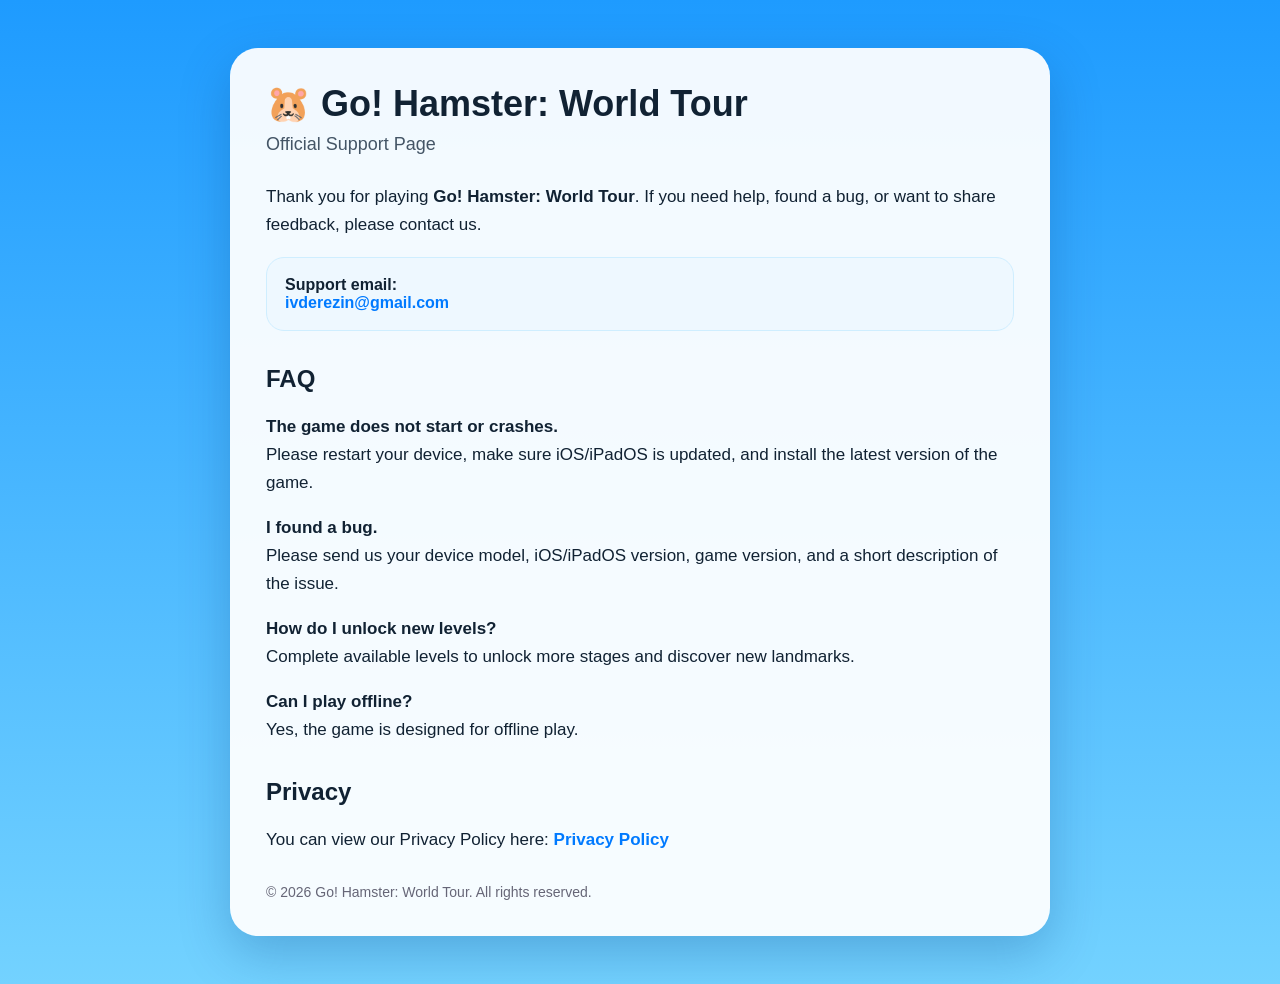
==== index.html @ d501fef0 "Create index.html" ====
<!DOCTYPE html>
<html lang="en">
<head>
  <meta charset="UTF-8" />
  <meta name="viewport" content="width=device-width, initial-scale=1.0" />
  <title>Go! Hamster: World Tour Support</title>
  <style>
    body {
      margin: 0;
      font-family: -apple-system, BlinkMacSystemFont, "Segoe UI", Roboto, Arial, sans-serif;
      background: linear-gradient(180deg, #1e9bff 0%, #73d2ff 100%);
      color: #123;
    }

    .page {
      max-width: 820px;
      margin: 0 auto;
      padding: 48px 20px;
    }

    .card {
      background: rgba(255, 255, 255, 0.94);
      border-radius: 28px;
      padding: 36px;
      box-shadow: 0 18px 50px rgba(0, 55, 120, 0.25);
    }

    h1 {
      margin: 0 0 10px;
      font-size: 36px;
      line-height: 1.1;
    }

    .subtitle {
      font-size: 18px;
      color: #456;
      margin-bottom: 28px;
    }

    h2 {
      margin-top: 34px;
      font-size: 24px;
    }

    p, li {
      font-size: 17px;
      line-height: 1.65;
    }

    a {
      color: #007aff;
      font-weight: 600;
      text-decoration: none;
    }

    .box {
      background: #eef8ff;
      border: 1px solid #cfeeff;
      border-radius: 18px;
      padding: 18px;
      margin-top: 18px;
    }

    .footer {
      margin-top: 30px;
      font-size: 14px;
      color: #667;
    }
  </style>
</head>
<body>
  <main class="page">
    <section class="card">
      <h1>🐹 Go! Hamster: World Tour</h1>
      <div class="subtitle">Official Support Page</div>

      <p>
        Thank you for playing <strong>Go! Hamster: World Tour</strong>.
        If you need help, found a bug, or want to share feedback, please contact us.
      </p>

      <div class="box">
        <strong>Support email:</strong><br />
        <a href="mailto:ivderezin@gmail.com">ivderezin@gmail.com</a>
      </div>

      <h2>FAQ</h2>

      <p><strong>The game does not start or crashes.</strong><br />
      Please restart your device, make sure iOS/iPadOS is updated, and install the latest version of the game.</p>

      <p><strong>I found a bug.</strong><br />
      Please send us your device model, iOS/iPadOS version, game version, and a short description of the issue.</p>

      <p><strong>How do I unlock new levels?</strong><br />
      Complete available levels to unlock more stages and discover new landmarks.</p>

      <p><strong>Can I play offline?</strong><br />
      Yes, the game is designed for offline play.</p>

      <h2>Privacy</h2>
      <p>
        You can view our Privacy Policy here:
        <a href="https://doc-hosting.flycricket.io/go-hamster-chompy-s-world-tour-privacy-policy/fe736c4a-4a42-49c5-8ca4-ec11b235eb5d/privacy">Privacy Policy</a>
      </p>

      <div class="footer">
        © 2026 Go! Hamster: World Tour. All rights reserved.
      </div>
    </section>
  </main>
</body>
</html>
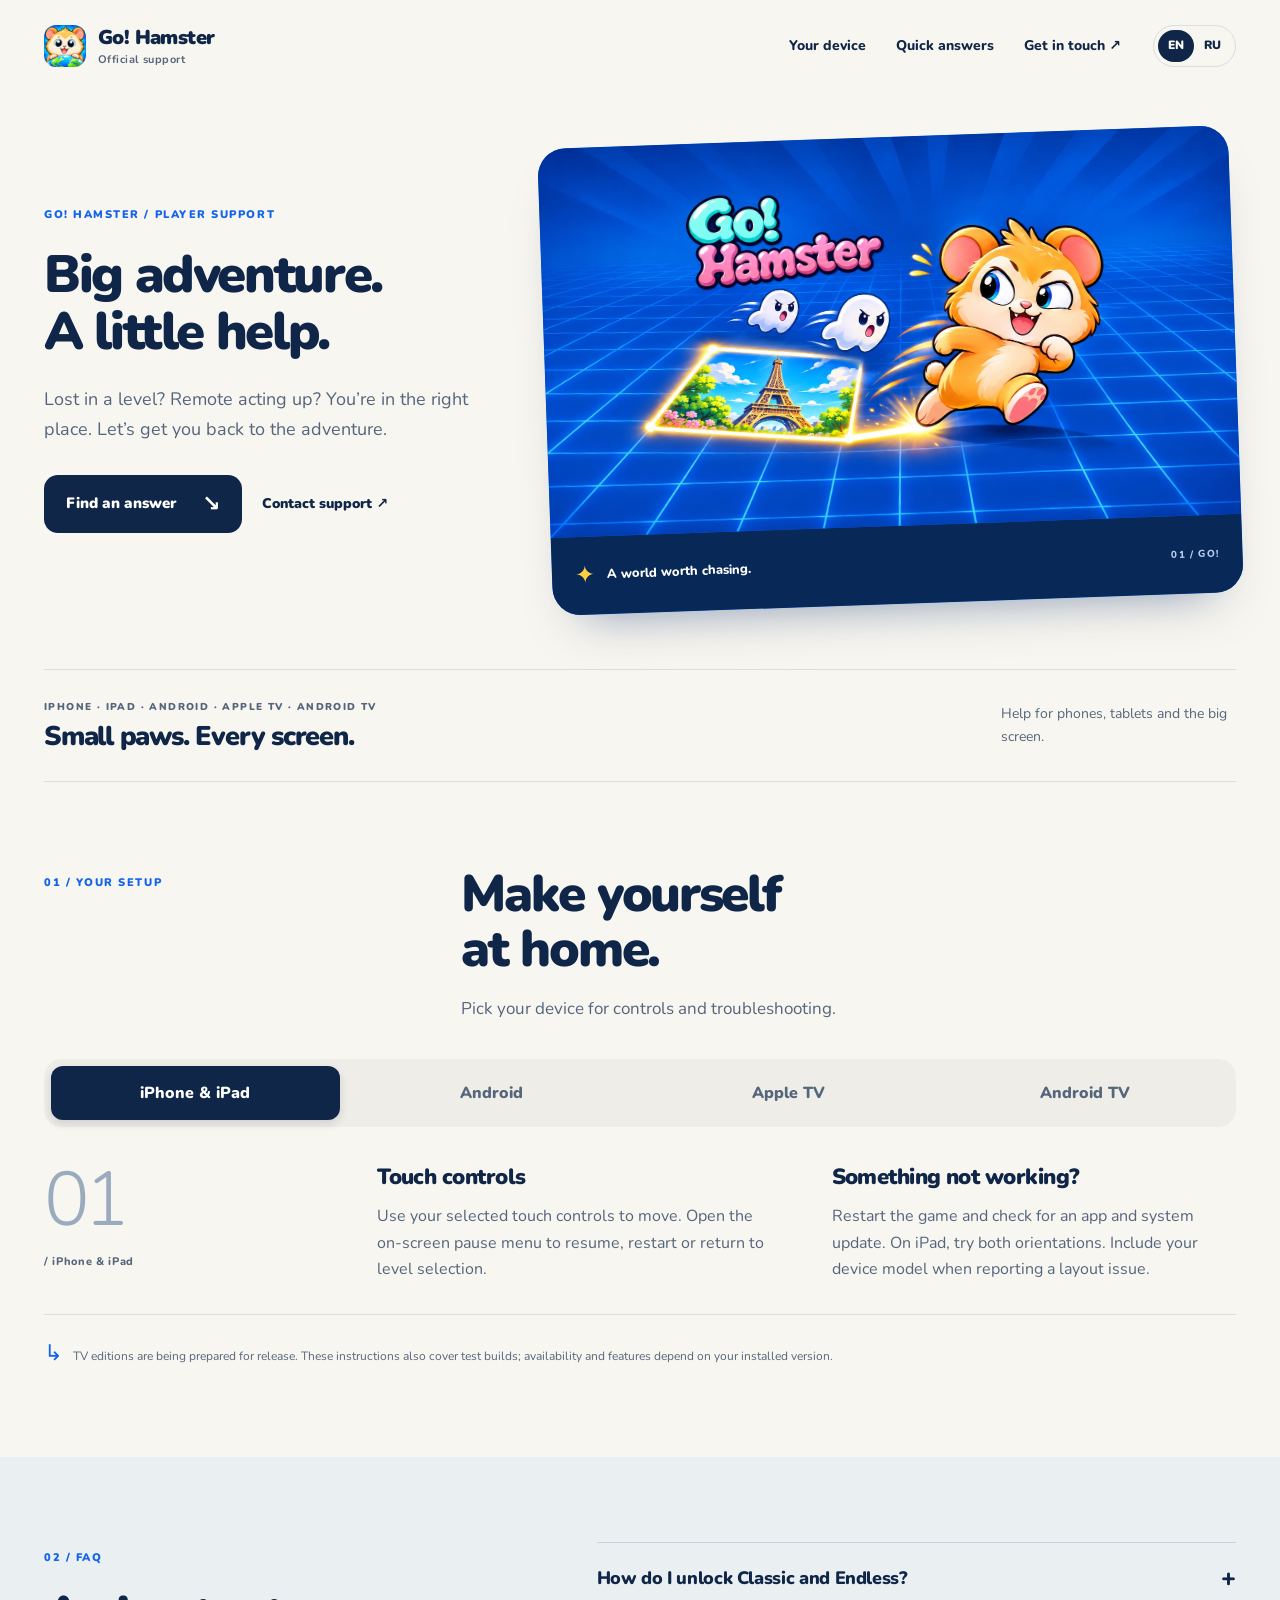
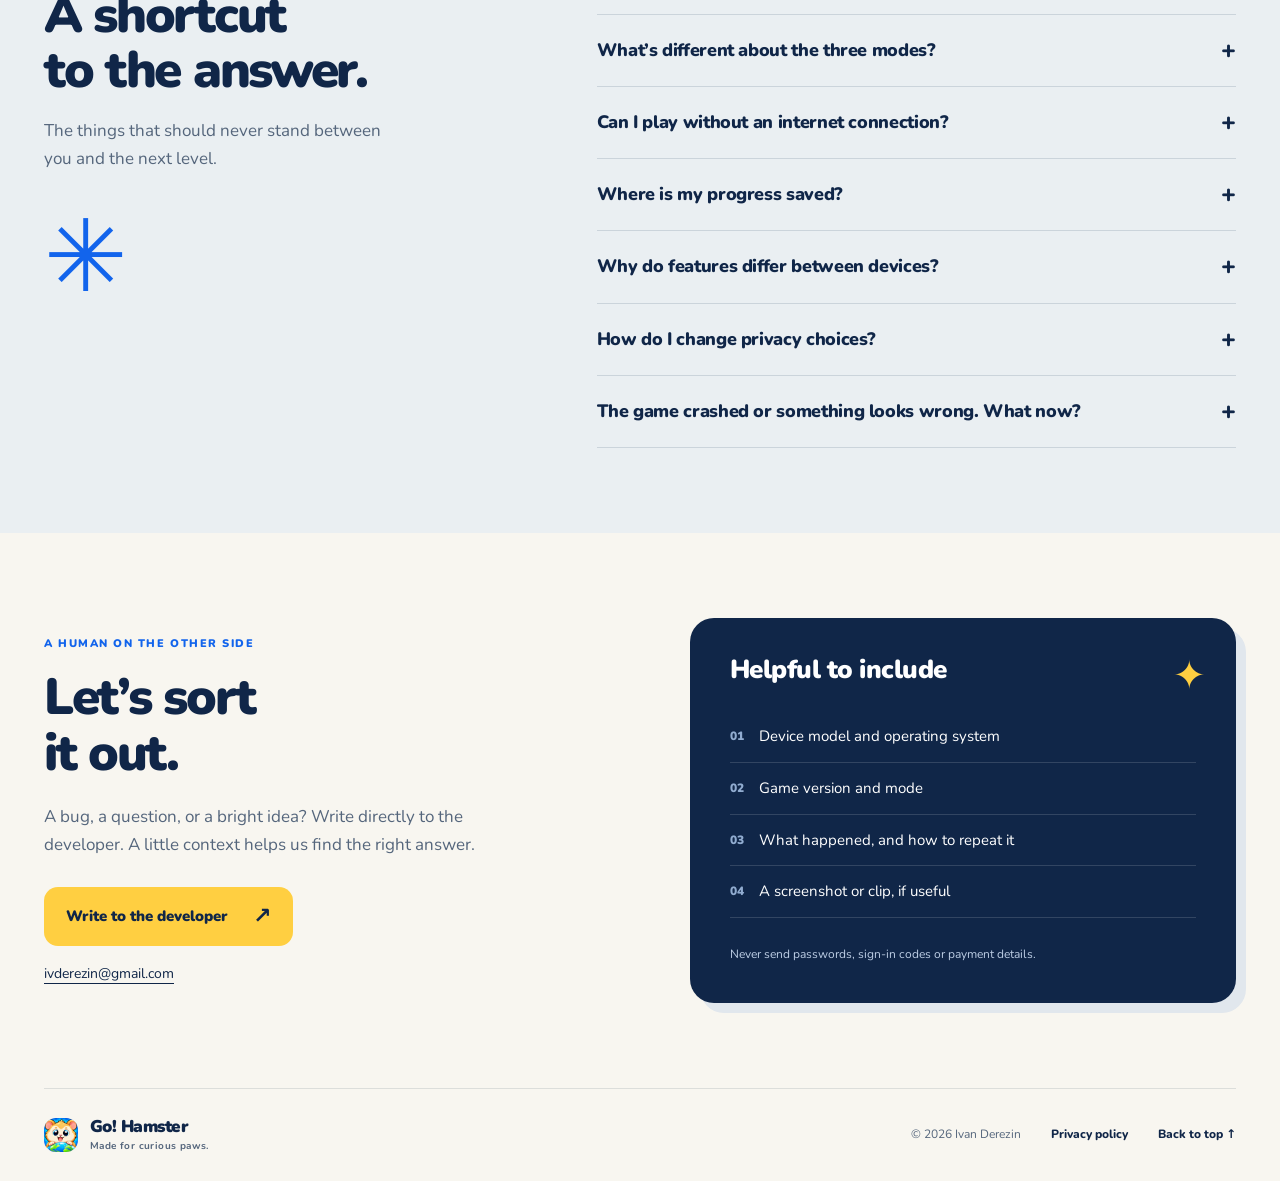
==== commit 8ff80fa4: "Redesign support site and add Android and TV help" ====
--- a/index.html
+++ b/index.html
@@ -1,113 +1,10 @@
-<!DOCTYPE html>
-<html lang="en">
-<head>
-  <meta charset="UTF-8" />
-  <meta name="viewport" content="width=device-width, initial-scale=1.0" />
-  <title>Go! Hamster: World Tour Support</title>
-  <style>
-    body {
-      margin: 0;
-      font-family: -apple-system, BlinkMacSystemFont, "Segoe UI", Roboto, Arial, sans-serif;
-      background: linear-gradient(180deg, #1e9bff 0%, #73d2ff 100%);
-      color: #123;
-    }
-
-    .page {
-      max-width: 820px;
-      margin: 0 auto;
-      padding: 48px 20px;
-    }
-
-    .card {
-      background: rgba(255, 255, 255, 0.94);
-      border-radius: 28px;
-      padding: 36px;
-      box-shadow: 0 18px 50px rgba(0, 55, 120, 0.25);
-    }
-
-    h1 {
-      margin: 0 0 10px;
-      font-size: 36px;
-      line-height: 1.1;
-    }
-
-    .subtitle {
-      font-size: 18px;
-      color: #456;
-      margin-bottom: 28px;
-    }
-
-    h2 {
-      margin-top: 34px;
-      font-size: 24px;
-    }
-
-    p, li {
-      font-size: 17px;
-      line-height: 1.65;
-    }
-
-    a {
-      color: #007aff;
-      font-weight: 600;
-      text-decoration: none;
-    }
-
-    .box {
-      background: #eef8ff;
-      border: 1px solid #cfeeff;
-      border-radius: 18px;
-      padding: 18px;
-      margin-top: 18px;
-    }
-
-    .footer {
-      margin-top: 30px;
-      font-size: 14px;
-      color: #667;
-    }
-  </style>
-</head>
-<body>
-  <main class="page">
-    <section class="card">
-      <h1>🐹 Go! Hamster: World Tour</h1>
-      <div class="subtitle">Official Support Page</div>
-
-      <p>
-        Thank you for playing <strong>Go! Hamster: World Tour</strong>.
-        If you need help, found a bug, or want to share feedback, please contact us.
-      </p>
-
-      <div class="box">
-        <strong>Support email:</strong><br />
-        <a href="mailto:ivderezin@gmail.com">ivderezin@gmail.com</a>
-      </div>
-
-      <h2>FAQ</h2>
-
-      <p><strong>The game does not start or crashes.</strong><br />
-      Please restart your device, make sure iOS/iPadOS is updated, and install the latest version of the game.</p>
-
-      <p><strong>I found a bug.</strong><br />
-      Please send us your device model, iOS/iPadOS version, game version, and a short description of the issue.</p>
-
-      <p><strong>How do I unlock new levels?</strong><br />
-      Complete available levels to unlock more stages and discover new landmarks.</p>
-
-      <p><strong>Can I play offline?</strong><br />
-      Yes, the game is designed for offline play.</p>
-
-      <h2>Privacy</h2>
-      <p>
-        You can view our Privacy Policy here:
-        <a href="https://doc-hosting.flycricket.io/go-hamster-chompy-s-world-tour-privacy-policy/fe736c4a-4a42-49c5-8ca4-ec11b235eb5d/privacy">Privacy Policy</a>
-      </p>
-
-      <div class="footer">
-        © 2026 Go! Hamster: World Tour. All rights reserved.
-      </div>
-    </section>
-  </main>
-</body>
-</html>
+<!doctype html>
+<html lang="en"><head><meta charset="utf-8"><meta name="viewport" content="width=device-width,initial-scale=1"><meta name="theme-color" content="#102648"><title>Go! Hamster — Official support</title><meta name="description" content="Help for Go! Hamster on iPhone, iPad, Android, Apple TV and Android TV. Controls, game modes, progress and direct developer support."><link rel="canonical" href="https://ivderezin.github.io/go_hamster_support/"><link rel="alternate" hreflang="en" href="https://ivderezin.github.io/go_hamster_support/"><link rel="alternate" hreflang="ru" href="https://ivderezin.github.io/go_hamster_support/ru.html"><meta property="og:title" content="Go! Hamster — Official support"><meta property="og:description" content="Help for Go! Hamster on iPhone, iPad, Android, Apple TV and Android TV. Controls, game modes, progress and direct developer support."><meta property="og:image" content="https://ivderezin.github.io/go_hamster_support/assets/adventure.jpg"><meta property="og:type" content="website"><link rel="icon" href="assets/icon.png"><link rel="stylesheet" href="style.css"><script src="site.js" defer></script></head>
+<body id="top"><a class="skip" href="#main">Skip to content</a>
+<header class="header wrap"><a class="brand" href="index.html" aria-label="Go! Hamster"><img src="assets/icon.png" width="42" height="42" alt=""><span>Go! Hamster<small>Official support</small></span></a><nav aria-label="Main navigation"><a href="#devices">Your device</a><a href="#answers">Quick answers</a><a href="#contact">Get in touch <span aria-hidden="true">↗</span></a></nav><div class="languages" aria-label="Language"><a href="index.html" lang="en" aria-current="page">EN</a><a href="ru.html" lang="ru" >RU</a></div></header>
+<main id="main"><section class="hero wrap"><div class="hero-copy"><p class="eyebrow">GO! HAMSTER / PLAYER SUPPORT</p><h1>Big adventure.<br>A little help.</h1><p class="intro">Lost in a level? Remote acting up? You’re in the right place. Let’s get you back to the adventure.</p><div class="hero-actions"><a class="button primary" href="#answers">Find an answer <span aria-hidden="true">↘</span></a><a class="text-link" href="#contact">Contact support <span aria-hidden="true">↗</span></a></div></div><figure class="hero-art"><img src="assets/adventure.jpg" width="1672" height="941" alt="A hamster outruns ghosts and reveals the Eiffel Tower" fetchpriority="high"><figcaption><span class="spark" aria-hidden="true">✦</span>A world worth chasing.<span aria-hidden="true">01 / GO!</span></figcaption></figure></section>
+<section class="platform-strip wrap"><div><span class="eyebrow">IPHONE · IPAD · ANDROID · APPLE TV · ANDROID TV</span><h2>Small paws. Every screen.</h2></div><p>Help for phones, tablets and the big screen.</p></section>
+<section id="devices" class="devices wrap section"><div class="section-heading"><span class="section-index">01 / YOUR SETUP</span><div><h2>Make yourself<br>at home.</h2><p>Pick your device for controls and troubleshooting.</p></div></div><div class="device-tabs" aria-label="Device"><button class="device-tab" id="tab-0" aria-controls="device-0" data-device="0">iPhone &amp; iPad</button><button class="device-tab" id="tab-1" aria-controls="device-1" data-device="1">Android</button><button class="device-tab" id="tab-2" aria-controls="device-2" data-device="2">Apple TV</button><button class="device-tab" id="tab-3" aria-controls="device-3" data-device="3">Android TV</button></div><div class="device-content"><section class="device-panel" id="device-0" aria-labelledby="tab-0"><div class="device-number">01<span> / iPhone &amp; iPad</span></div><div><h3>Touch controls</h3><p>Use your selected touch controls to move. Open the on-screen pause menu to resume, restart or return to level selection.</p></div><div><h3>Something not working?</h3><p>Restart the game and check for an app and system update. On iPad, try both orientations. Include your device model when reporting a layout issue.</p></div></section><section class="device-panel" id="device-1" aria-labelledby="tab-1"><div class="device-number">02<span> / Android</span></div><div><h3>Touch controls</h3><p>Use your selected touch controls to move. Android’s Back button opens pause during gameplay and goes back in menus.</p></div><div><h3>Something not working?</h3><p>Restart the game and check for an app and Android update. If controls feel wrong, check your control settings before starting another attempt.</p></div></section><section class="device-panel" id="device-2" aria-labelledby="tab-2"><div class="device-number">03<span> / Apple TV</span></div><div><h3>Siri Remote</h3><p>Use directional buttons or swipe the touch surface to move. In menus, move the focus and press Select. Back/Menu opens pause during gameplay.</p></div><div><h3>Remote not responding?</h3><p>Check that the remote is paired and charged. Tell us your Apple TV model, tvOS version and whether the issue affects swipes, buttons or both.</p></div></section><section class="device-panel" id="device-3" aria-labelledby="tab-3"><div class="device-number">04<span> / Android TV</span></div><div><h3>Your TV remote</h3><p>Use the directional pad to move. In menus, move the focus and press OK. Back opens pause during gameplay and closes the current menu first.</p></div><div><h3>Focus or controls stuck?</h3><p>Check your remote connection, then restart the app. Tell us the TV or streaming-device model, Android TV version and the screen where it happens.</p></div></section></div><p class="release-note"><span aria-hidden="true">↳</span> TV editions are being prepared for release. These instructions also cover test builds; availability and features depend on your installed version.</p></section>
+<section id="answers" class="answers section"><div class="wrap faq-layout"><div class="section-heading"><span class="section-index">02 / FAQ</span><h2>A shortcut<br>to the answer.</h2><p>The things that should never stand between you and the next level.</p><span class="outline-star" aria-hidden="true">✳</span></div><div class="faq-list"><details><summary>How do I unlock Classic and Endless?<span aria-hidden="true">+</span></summary><p>Earn stars across the game. Classic unlocks at 30 stars and Endless at 60. In World Tour, complete available levels to open the next stop.</p></details><details><summary>What’s different about the three modes?<span aria-hidden="true">+</span></summary><p>World Tour reveals landmarks as you capture territory. Classic is a 20-stage retro adventure. Endless generates a new challenge each stage and records your best run.</p></details><details><summary>Can I play without an internet connection?<span aria-hidden="true">+</span></summary><p>Core gameplay works offline. Online features such as platform rankings, achievements and ads, where enabled, need an internet connection.</p></details><details><summary>Where is my progress saved?<span aria-hidden="true">+</span></summary><p>Progress is stored on your device. Do not delete the app or clear its data while troubleshooting: you may lose your save. Game Center or Play Games sign-in alone does not mean that cloud saves are enabled.</p></details><details><summary>Why do features differ between devices?<span aria-hidden="true">+</span></summary><p>Touchscreens and TVs have different controls and settings. Notification reminders are for supported mobile devices. Android builds may show ads where enabled; iPhone, iPad and Apple TV builds do not.</p></details><details><summary>How do I change privacy choices?<span aria-hidden="true">+</span></summary><p>Open Settings in the game to manage optional diagnostics and, where available, advertising preferences. Manage notification permission in your device settings. See the Privacy Policy for details.</p></details><details><summary>The game crashed or something looks wrong. What now?<span aria-hidden="true">+</span></summary><p>Reopen the game and check for updates. If it happens again, send us the platform, device model, system and game versions, and the steps that caused it. A screenshot or short recording helps; please hide personal information.</p></details></div></div></section>
+<section id="contact" class="contact wrap section"><div class="contact-copy"><p class="eyebrow">A HUMAN ON THE OTHER SIDE</p><h2>Let’s sort<br>it out.</h2><p>A bug, a question, or a bright idea? Write directly to the developer. A little context helps us find the right answer.</p><a class="button yellow" href="mailto:ivderezin@gmail.com?subject=Go%21%20Hamster%20%E2%80%94%20Support&amp;body=Hi%21%20I%20need%20help%20with%20Go%21%20Hamster.%0A%0APlatform%20/%20device%3A%0ASystem%20version%3A%0AGame%20version%3A%0AMode%20/%20level%3A%0AWhat%20happened%3A%0ASteps%20to%20reproduce%3A%0A">Write to the developer <span aria-hidden="true">↗</span></a><a class="email" href="mailto:ivderezin@gmail.com">ivderezin@gmail.com</a></div><div class="contact-note"><span class="note-star" aria-hidden="true">✦</span><h3>Helpful to include</h3><ol><li>Device model and operating system</li><li>Game version and mode</li><li>What happened, and how to repeat it</li><li>A screenshot or clip, if useful</li></ol><p>Never send passwords, sign-in codes or payment details.</p></div></section></main>
+<footer class="footer wrap"><a class="brand" href="#top"><img src="assets/icon.png" width="34" height="34" alt=""><span>Go! Hamster<small>Made for curious paws.</small></span></a><span>© 2026 Ivan Derezin</span><a href="privacy.html">Privacy policy</a><a href="#top">Back to top ↑</a></footer></body></html>
--- a/style.css
+++ b/style.css
@@ -0,0 +1,8 @@
+@font-face{font-family:Nunito;src:url('assets/Nunito-Variable.ttf') format('truetype');font-weight:200 1000;font-display:swap}
+:root{--ink:#102648;--muted:#55667c;--paper:#f8f6f0;--line:#dcdedb;--yellow:#ffcf41;--blue:#1264ec;--radius:28px;scroll-behavior:smooth;scroll-padding-top:25px}
+*{box-sizing:border-box}body{margin:0;background:var(--paper);color:var(--ink);font-family:Nunito,system-ui,sans-serif;font-size:17px;line-height:1.65}a{color:inherit;text-decoration:none}button{font:inherit;cursor:pointer}button,a,summary{-webkit-tap-highlight-color:transparent}a:focus-visible,button:focus-visible,summary:focus-visible{outline:3px solid #ef9c00;outline-offset:5px}img{max-width:100%;display:block}h1,h2,h3,p,figure{margin:0}h1,h2,h3{line-height:1.08;letter-spacing:-.045em;font-weight:900}p{color:var(--muted)}.wrap{width:min(1320px,calc(100% - 88px));margin-inline:auto}.header{display:flex;align-items:center;gap:32px;padding-block:25px}.brand{display:flex;align-items:center;gap:12px;font-size:20px;line-height:1.15;font-weight:950;letter-spacing:-.03em}.brand img{border-radius:12px}.brand small{display:block;margin-top:5px;color:var(--muted);font-size:11px;font-weight:700;letter-spacing:.04em}.header nav{display:flex;margin-left:auto;gap:30px;font-size:14px;font-weight:800}.header nav a:hover,.text-link:hover,.footer a:hover{color:var(--blue)}.languages{display:flex;border:1px solid var(--line);border-radius:30px;padding:4px;font-size:12px;font-weight:900}.languages a{padding:6px 10px;border-radius:20px}.languages [aria-current]{background:var(--ink);color:white}.skip{position:absolute;top:-100px;left:20px;background:white;padding:12px;z-index:100}.skip:focus{top:10px}.hero{padding-top:45px;padding-bottom:65px;display:grid;grid-template-columns:.8fr 1.2fr;align-items:center;gap:40px}.eyebrow,.section-index{font-size:11px;line-height:1.5;font-weight:900;letter-spacing:.14em;display:block}.hero .eyebrow{margin-bottom:23px;color:var(--blue)}h1{font-size:clamp(42px,4.1vw,64px);margin-bottom:25px}.intro{font-size:18px;line-height:1.65;max-width:430px}.hero-actions{display:flex;align-items:center;flex-wrap:wrap;gap:20px;margin-top:30px}.button{display:inline-flex;align-items:center;justify-content:space-between;gap:25px;padding:15px 22px;border-radius:14px;font-size:15px;font-weight:900;line-height:1.3;transition:transform .2s,box-shadow .2s}.button:hover{transform:translateY(-3px);box-shadow:0 9px 20px #1026481f}.button span{font-size:22px}.primary{background:var(--ink);color:white}.text-link{font-size:14px;font-weight:900}.hero-art{background:#0958cc;border-radius:var(--radius);overflow:hidden;box-shadow:0 28px 50px -30px #082d6a80;transform:rotate(-2deg)}.hero-art img{width:100%;height:auto}.hero-art figcaption{display:flex;align-items:center;gap:12px;padding:19px 23px;background:#082957;color:white;font-size:13px;font-weight:800}.hero-art figcaption>span:last-child{margin-left:auto;font-size:10px;letter-spacing:.12em;color:#b8cef0}.spark{color:var(--yellow);font-size:24px}.platform-strip{display:flex;justify-content:space-between;align-items:center;gap:20px;border-top:1px solid var(--line);border-bottom:1px solid var(--line);padding:30px 0}.platform-strip .eyebrow{color:var(--muted);font-size:10px}.platform-strip h2{font-size:27px;margin-top:7px}.platform-strip>p{max-width:235px;font-size:14px}.section{padding-block:85px}.section-heading{display:grid;grid-template-columns:1fr 2fr;gap:30px;margin-bottom:36px}.section-index{color:var(--blue);padding-top:8px}h2{font-size:clamp(36px,4vw,54px)}.section-heading p{margin-top:18px;max-width:520px}.device-tabs{display:grid;grid-template-columns:repeat(4,1fr);gap:8px;background:#eeede7;padding:7px;border-radius:18px}.device-tab{border:0;background:none;border-radius:12px;min-height:54px;color:var(--muted);font-weight:850;font-size:16px;padding:12px}.device-tab:hover{background:#ffffffa6}.device-tab[aria-selected=true]{background:var(--ink);color:white;box-shadow:0 4px 10px #10264822}.device-content{padding-top:35px}.device-panel{display:grid;grid-template-columns:.7fr 1fr 1fr;gap:50px;animation:panel-enter .28s ease-out}.device-panel[hidden]{display:none}.device-number{font-size:76px;font-weight:300;letter-spacing:-.08em;line-height:1;color:#9aabbe}.device-number span{display:block;font-size:11px;color:var(--muted);letter-spacing:.06em;margin-top:18px;font-weight:800}.device-panel h3{font-size:22px;letter-spacing:-.025em;margin:4px 0 13px}.device-panel p{font-size:16px}.release-note{border-top:1px solid var(--line);padding-top:20px;margin-top:32px;font-size:12px;max-width:100%;color:var(--muted)}.release-note span{font-size:22px;color:var(--blue);margin-right:8px}.answers{background:#eaeff2}.faq-layout{display:grid;grid-template-columns:.85fr 1.15fr;gap:80px}.faq-layout .section-heading{display:block;margin:0}.faq-layout .section-index{margin-bottom:22px}.faq-layout p{max-width:350px}.outline-star{font-size:100px;color:#1264ec;line-height:1;display:block;margin-top:35px}.faq-list details{border-bottom:1px solid #cbd4db}.faq-list details:first-child{border-top:1px solid #cbd4db}.faq-list summary{list-style:none;cursor:pointer;font-weight:850;line-height:1.4;padding:23px 0;display:flex;gap:22px;justify-content:space-between;font-size:18px;letter-spacing:-.02em}.faq-list summary::-webkit-details-marker{display:none}.faq-list summary span{flex-shrink:0;font-size:25px;line-height:1}.faq-list [open] summary span{transform:rotate(45deg)}.faq-list details p{padding:0 35px 24px 0;max-width:none;font-size:16px}.contact{display:grid;grid-template-columns:1fr 1fr;gap:100px;align-items:center}.contact-copy .eyebrow{color:var(--blue);margin-bottom:18px}.contact-copy>p:not(.eyebrow){margin-top:22px;max-width:450px}.contact-copy .button{margin-top:28px}.yellow{background:var(--yellow);color:var(--ink)}.email{display:block;width:max-content;margin-top:16px;font-size:14px;text-decoration:underline;text-underline-offset:5px}.contact-note{padding:38px 40px;background:var(--ink);color:white;border-radius:24px;position:relative;box-shadow:10px 10px 0 #e1e7ed}.contact-note h3{font-size:26px;letter-spacing:-.02em;padding-right:35px}.note-star{position:absolute;right:30px;top:25px;color:var(--yellow);font-size:40px}.contact-note ol{list-style:none;padding:0;counter-reset:note;margin:27px 0}.contact-note li{counter-increment:note;padding:13px 0;border-bottom:1px solid #ffffff24;display:flex;gap:15px;font-size:15px}.contact-note li:before{content:'0' counter(note);color:#91acd0;font-size:12px;font-weight:900;padding-top:3px}.contact-note>p{font-size:12px;color:#bdcee5}.footer{display:flex;align-items:center;gap:30px;padding:28px 0;border-top:1px solid var(--line);font-size:12px}.footer>span{margin-left:auto;color:var(--muted)}.footer .brand{font-size:17px}.footer .brand small{font-size:10px}.footer>a:not(.brand){font-weight:800}.legal{max-width:820px;padding-block:65px}.legal h1{font-size:52px}.legal h2{font-size:27px;margin-top:42px;margin-bottom:14px}.legal p{margin-top:14px}.legal a{color:#175fb7;text-decoration:underline;text-underline-offset:3px}.legal .back-link{display:inline-block;margin-bottom:25px;font-weight:800}.legal footer{margin-top:45px;border-top:1px solid var(--line);padding-top:20px;font-size:13px}
+@keyframes panel-enter{from{transform:translateY(7px)}to{transform:translateY(0)}}
+@media(min-width:1600px){.hero{padding-top:70px;padding-bottom:90px}}
+@media(max-width:1050px){.wrap{width:calc(100% - 48px)}.header nav{gap:18px;font-size:12px}.hero{grid-template-columns:1fr 1fr;gap:26px}h1{font-size:43px}.hero-art figcaption{padding:14px;font-size:11px}.hero-art figcaption>span:last-child{display:none}.device-panel{gap:25px}.faq-layout{gap:40px}.contact{gap:50px}.footer{gap:18px}}
+@media(max-width:760px){.wrap{width:calc(100% - 36px)}.header{padding-block:18px;gap:15px}.brand{font-size:18px}.header nav{display:none}.languages{margin-left:auto}.hero{grid-template-columns:1fr;gap:38px;padding-top:30px;padding-bottom:40px}.hero-copy{max-width:540px}h1{font-size:clamp(39px,8.6vw,58px)}.intro{font-size:17px}.hero-art{transform:none}.hero-art figcaption{font-size:13px;padding:15px 18px}.platform-strip{display:block;padding-block:25px}.platform-strip>p{max-width:none;margin-top:12px}.platform-strip h2{font-size:25px}.platform-strip .eyebrow{font-size:9px;letter-spacing:.07em}.section{padding-block:50px}.section-heading{display:block;margin-bottom:25px}.section-index{margin-bottom:16px}.section-heading h2{font-size:40px}.device-tabs{grid-template-columns:1fr 1fr}.device-tab{font-size:14px;min-height:48px}.device-panel{grid-template-columns:1fr;gap:22px}.device-number{font-size:42px;display:flex;align-items:center;gap:14px}.device-number span{margin:0}.device-panel h3{font-size:23px}.release-note{font-size:12px}.faq-layout{grid-template-columns:1fr;gap:28px}.outline-star{display:none}.faq-list summary{font-size:17px;padding-block:20px}.contact{grid-template-columns:1fr;gap:35px}.contact-note{padding:30px 25px;margin-right:8px}.contact-note h3{font-size:25px}.footer{flex-wrap:wrap;gap:16px 24px;padding-block:24px}.footer .brand{width:100%}.footer>span{margin-left:0}.legal h1{font-size:40px}.legal{padding-top:35px}}
+@media(prefers-reduced-motion:reduce){:root{scroll-behavior:auto}*,*:before,*:after{animation:none!important;transition:none!important}.button:hover{transform:none}}
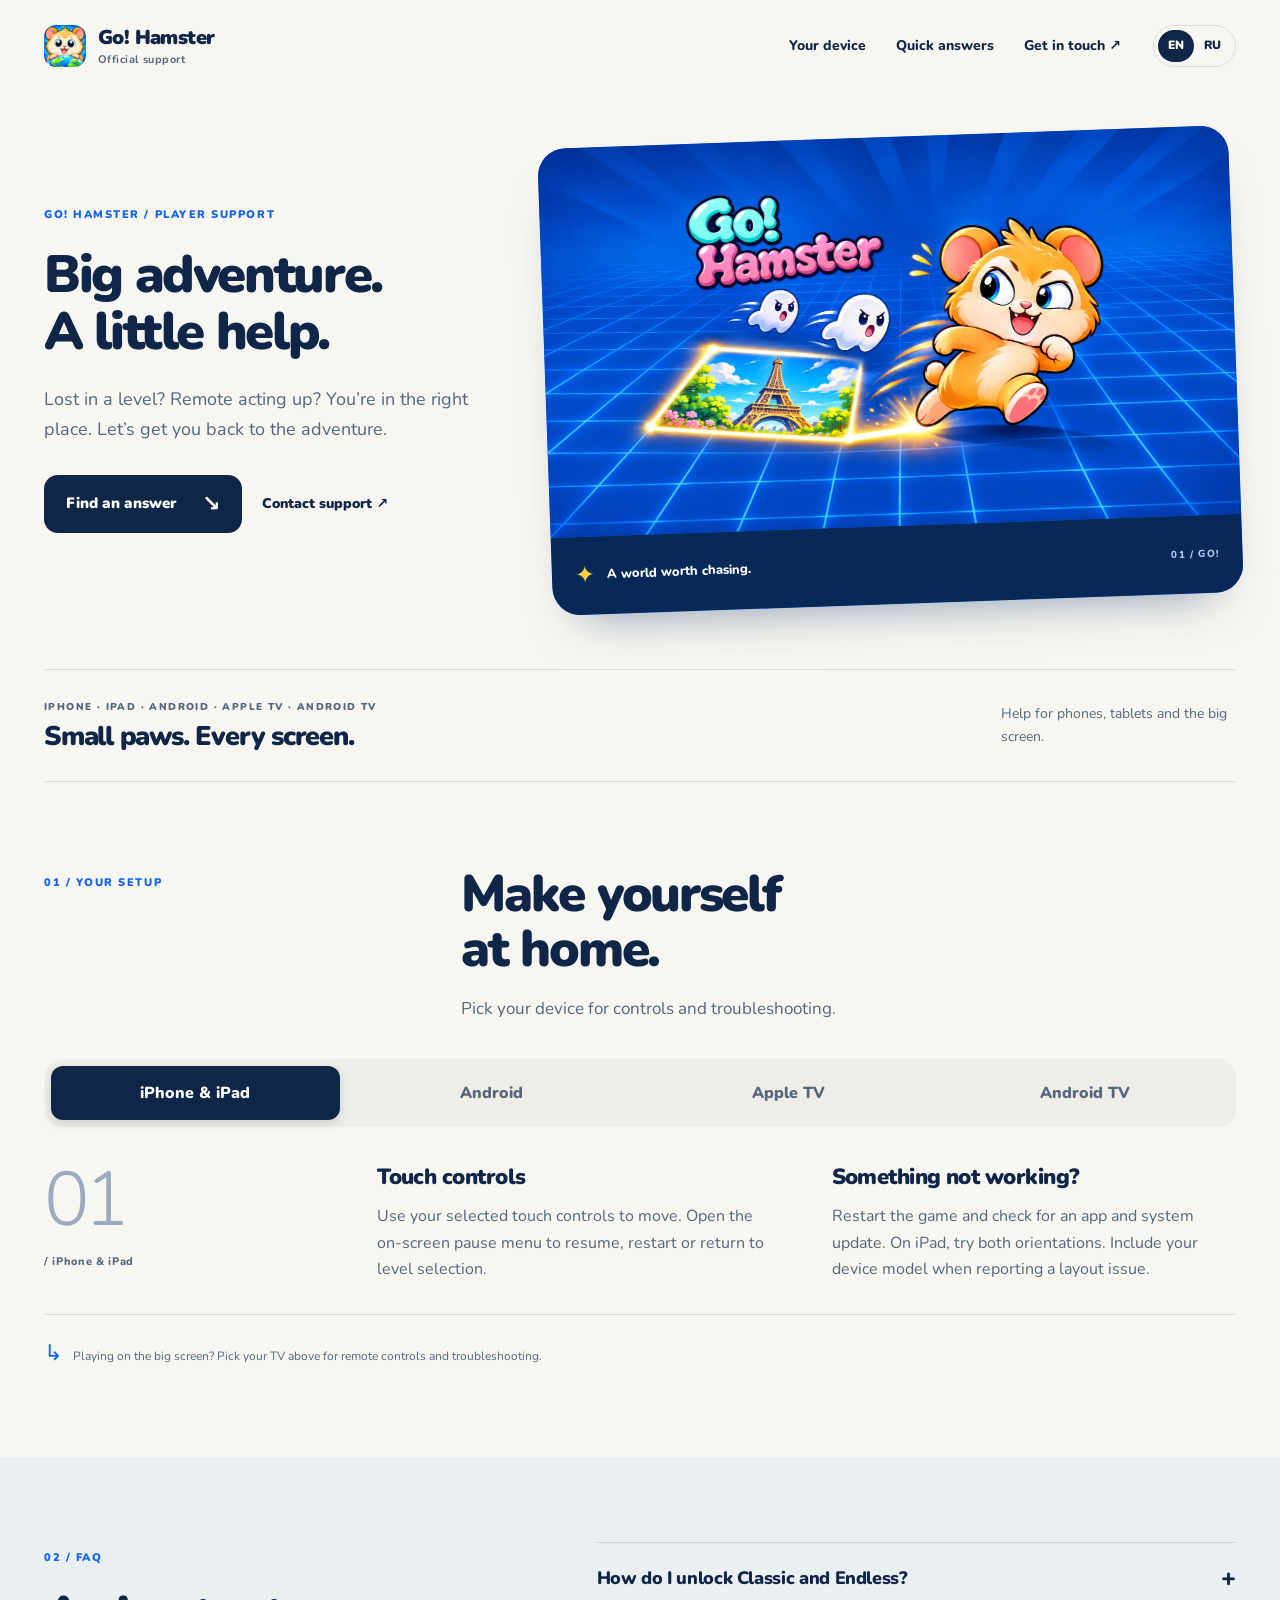
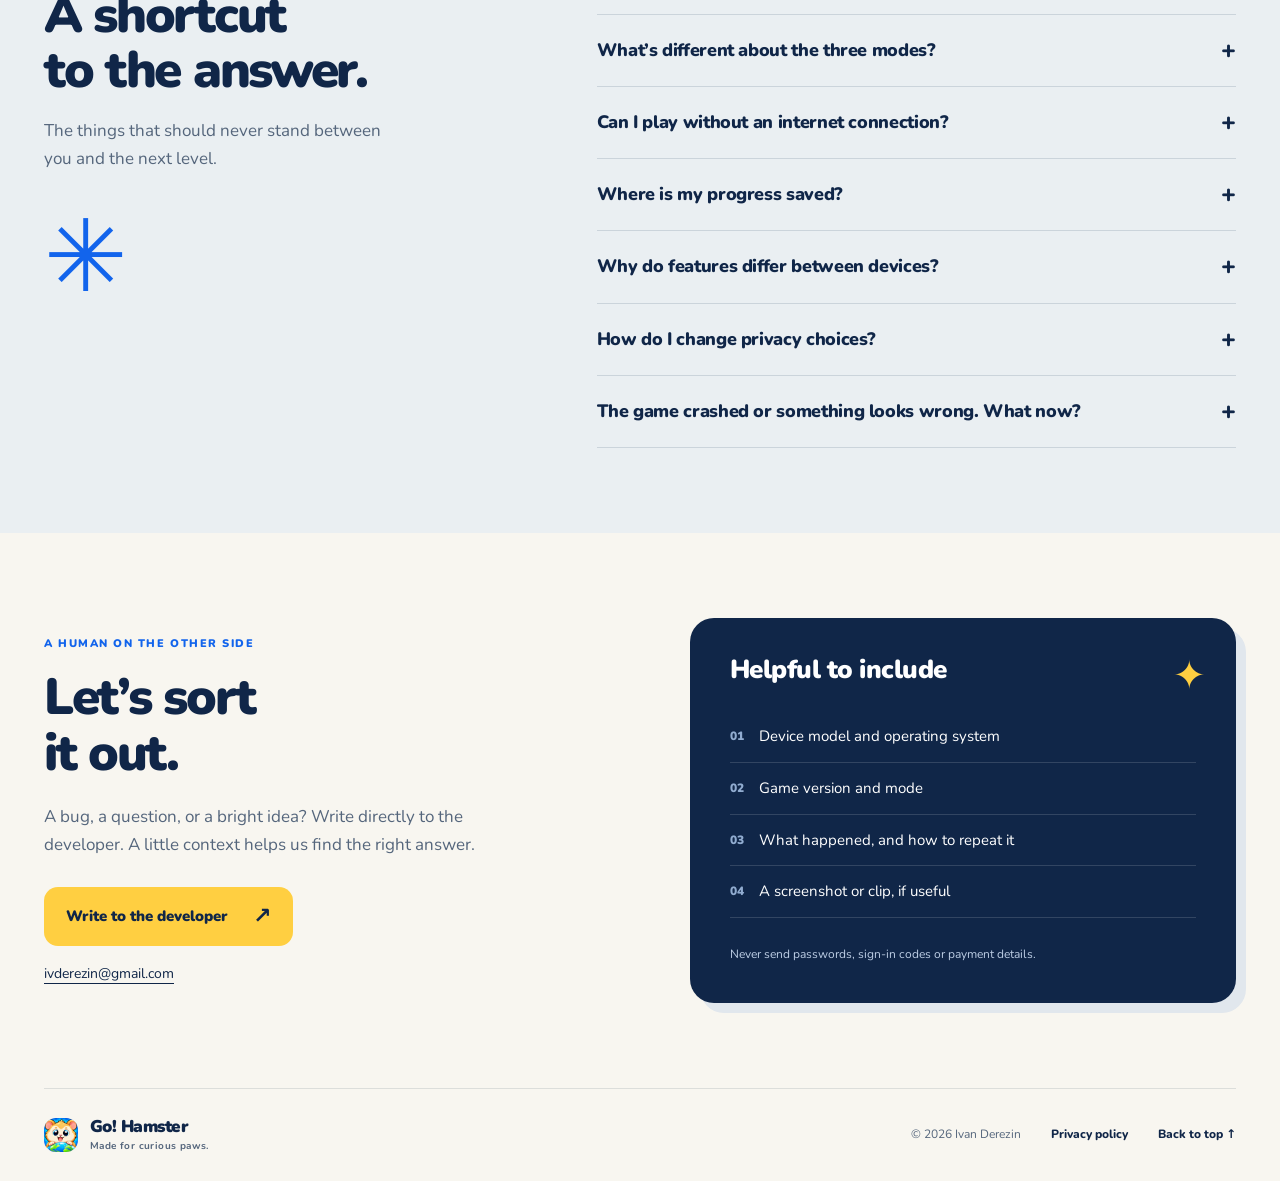
==== commit 7ecf3526: "Refresh Russian support copy and remove TV prerelease notice" ====
--- a/index.html
+++ b/index.html
@@ -4,7 +4,7 @@
 <header class="header wrap"><a class="brand" href="index.html" aria-label="Go! Hamster"><img src="assets/icon.png" width="42" height="42" alt=""><span>Go! Hamster<small>Official support</small></span></a><nav aria-label="Main navigation"><a href="#devices">Your device</a><a href="#answers">Quick answers</a><a href="#contact">Get in touch <span aria-hidden="true">↗</span></a></nav><div class="languages" aria-label="Language"><a href="index.html" lang="en" aria-current="page">EN</a><a href="ru.html" lang="ru" >RU</a></div></header>
 <main id="main"><section class="hero wrap"><div class="hero-copy"><p class="eyebrow">GO! HAMSTER / PLAYER SUPPORT</p><h1>Big adventure.<br>A little help.</h1><p class="intro">Lost in a level? Remote acting up? You’re in the right place. Let’s get you back to the adventure.</p><div class="hero-actions"><a class="button primary" href="#answers">Find an answer <span aria-hidden="true">↘</span></a><a class="text-link" href="#contact">Contact support <span aria-hidden="true">↗</span></a></div></div><figure class="hero-art"><img src="assets/adventure.jpg" width="1672" height="941" alt="A hamster outruns ghosts and reveals the Eiffel Tower" fetchpriority="high"><figcaption><span class="spark" aria-hidden="true">✦</span>A world worth chasing.<span aria-hidden="true">01 / GO!</span></figcaption></figure></section>
 <section class="platform-strip wrap"><div><span class="eyebrow">IPHONE · IPAD · ANDROID · APPLE TV · ANDROID TV</span><h2>Small paws. Every screen.</h2></div><p>Help for phones, tablets and the big screen.</p></section>
-<section id="devices" class="devices wrap section"><div class="section-heading"><span class="section-index">01 / YOUR SETUP</span><div><h2>Make yourself<br>at home.</h2><p>Pick your device for controls and troubleshooting.</p></div></div><div class="device-tabs" aria-label="Device"><button class="device-tab" id="tab-0" aria-controls="device-0" data-device="0">iPhone &amp; iPad</button><button class="device-tab" id="tab-1" aria-controls="device-1" data-device="1">Android</button><button class="device-tab" id="tab-2" aria-controls="device-2" data-device="2">Apple TV</button><button class="device-tab" id="tab-3" aria-controls="device-3" data-device="3">Android TV</button></div><div class="device-content"><section class="device-panel" id="device-0" aria-labelledby="tab-0"><div class="device-number">01<span> / iPhone &amp; iPad</span></div><div><h3>Touch controls</h3><p>Use your selected touch controls to move. Open the on-screen pause menu to resume, restart or return to level selection.</p></div><div><h3>Something not working?</h3><p>Restart the game and check for an app and system update. On iPad, try both orientations. Include your device model when reporting a layout issue.</p></div></section><section class="device-panel" id="device-1" aria-labelledby="tab-1"><div class="device-number">02<span> / Android</span></div><div><h3>Touch controls</h3><p>Use your selected touch controls to move. Android’s Back button opens pause during gameplay and goes back in menus.</p></div><div><h3>Something not working?</h3><p>Restart the game and check for an app and Android update. If controls feel wrong, check your control settings before starting another attempt.</p></div></section><section class="device-panel" id="device-2" aria-labelledby="tab-2"><div class="device-number">03<span> / Apple TV</span></div><div><h3>Siri Remote</h3><p>Use directional buttons or swipe the touch surface to move. In menus, move the focus and press Select. Back/Menu opens pause during gameplay.</p></div><div><h3>Remote not responding?</h3><p>Check that the remote is paired and charged. Tell us your Apple TV model, tvOS version and whether the issue affects swipes, buttons or both.</p></div></section><section class="device-panel" id="device-3" aria-labelledby="tab-3"><div class="device-number">04<span> / Android TV</span></div><div><h3>Your TV remote</h3><p>Use the directional pad to move. In menus, move the focus and press OK. Back opens pause during gameplay and closes the current menu first.</p></div><div><h3>Focus or controls stuck?</h3><p>Check your remote connection, then restart the app. Tell us the TV or streaming-device model, Android TV version and the screen where it happens.</p></div></section></div><p class="release-note"><span aria-hidden="true">↳</span> TV editions are being prepared for release. These instructions also cover test builds; availability and features depend on your installed version.</p></section>
+<section id="devices" class="devices wrap section"><div class="section-heading"><span class="section-index">01 / YOUR SETUP</span><div><h2>Make yourself<br>at home.</h2><p>Pick your device for controls and troubleshooting.</p></div></div><div class="device-tabs" aria-label="Device"><button class="device-tab" id="tab-0" aria-controls="device-0" data-device="0">iPhone &amp; iPad</button><button class="device-tab" id="tab-1" aria-controls="device-1" data-device="1">Android</button><button class="device-tab" id="tab-2" aria-controls="device-2" data-device="2">Apple TV</button><button class="device-tab" id="tab-3" aria-controls="device-3" data-device="3">Android TV</button></div><div class="device-content"><section class="device-panel" id="device-0" aria-labelledby="tab-0"><div class="device-number">01<span> / iPhone &amp; iPad</span></div><div><h3>Touch controls</h3><p>Use your selected touch controls to move. Open the on-screen pause menu to resume, restart or return to level selection.</p></div><div><h3>Something not working?</h3><p>Restart the game and check for an app and system update. On iPad, try both orientations. Include your device model when reporting a layout issue.</p></div></section><section class="device-panel" id="device-1" aria-labelledby="tab-1"><div class="device-number">02<span> / Android</span></div><div><h3>Touch controls</h3><p>Use your selected touch controls to move. Android’s Back button opens pause during gameplay and goes back in menus.</p></div><div><h3>Something not working?</h3><p>Restart the game and check for an app and Android update. If controls feel wrong, check your control settings before starting another attempt.</p></div></section><section class="device-panel" id="device-2" aria-labelledby="tab-2"><div class="device-number">03<span> / Apple TV</span></div><div><h3>Siri Remote</h3><p>Use directional buttons or swipe the touch surface to move. In menus, move the focus and press Select. Back/Menu opens pause during gameplay.</p></div><div><h3>Remote not responding?</h3><p>Check that the remote is paired and charged. Tell us your Apple TV model, tvOS version and whether the issue affects swipes, buttons or both.</p></div></section><section class="device-panel" id="device-3" aria-labelledby="tab-3"><div class="device-number">04<span> / Android TV</span></div><div><h3>Your TV remote</h3><p>Use the directional pad to move. In menus, move the focus and press OK. Back opens pause during gameplay and closes the current menu first.</p></div><div><h3>Focus or controls stuck?</h3><p>Check your remote connection, then restart the app. Tell us the TV or streaming-device model, Android TV version and the screen where it happens.</p></div></section></div><p class="release-note"><span aria-hidden="true">↳</span> Playing on the big screen? Pick your TV above for remote controls and troubleshooting.</p></section>
 <section id="answers" class="answers section"><div class="wrap faq-layout"><div class="section-heading"><span class="section-index">02 / FAQ</span><h2>A shortcut<br>to the answer.</h2><p>The things that should never stand between you and the next level.</p><span class="outline-star" aria-hidden="true">✳</span></div><div class="faq-list"><details><summary>How do I unlock Classic and Endless?<span aria-hidden="true">+</span></summary><p>Earn stars across the game. Classic unlocks at 30 stars and Endless at 60. In World Tour, complete available levels to open the next stop.</p></details><details><summary>What’s different about the three modes?<span aria-hidden="true">+</span></summary><p>World Tour reveals landmarks as you capture territory. Classic is a 20-stage retro adventure. Endless generates a new challenge each stage and records your best run.</p></details><details><summary>Can I play without an internet connection?<span aria-hidden="true">+</span></summary><p>Core gameplay works offline. Online features such as platform rankings, achievements and ads, where enabled, need an internet connection.</p></details><details><summary>Where is my progress saved?<span aria-hidden="true">+</span></summary><p>Progress is stored on your device. Do not delete the app or clear its data while troubleshooting: you may lose your save. Game Center or Play Games sign-in alone does not mean that cloud saves are enabled.</p></details><details><summary>Why do features differ between devices?<span aria-hidden="true">+</span></summary><p>Touchscreens and TVs have different controls and settings. Notification reminders are for supported mobile devices. Android builds may show ads where enabled; iPhone, iPad and Apple TV builds do not.</p></details><details><summary>How do I change privacy choices?<span aria-hidden="true">+</span></summary><p>Open Settings in the game to manage optional diagnostics and, where available, advertising preferences. Manage notification permission in your device settings. See the Privacy Policy for details.</p></details><details><summary>The game crashed or something looks wrong. What now?<span aria-hidden="true">+</span></summary><p>Reopen the game and check for updates. If it happens again, send us the platform, device model, system and game versions, and the steps that caused it. A screenshot or short recording helps; please hide personal information.</p></details></div></div></section>
 <section id="contact" class="contact wrap section"><div class="contact-copy"><p class="eyebrow">A HUMAN ON THE OTHER SIDE</p><h2>Let’s sort<br>it out.</h2><p>A bug, a question, or a bright idea? Write directly to the developer. A little context helps us find the right answer.</p><a class="button yellow" href="mailto:ivderezin@gmail.com?subject=Go%21%20Hamster%20%E2%80%94%20Support&amp;body=Hi%21%20I%20need%20help%20with%20Go%21%20Hamster.%0A%0APlatform%20/%20device%3A%0ASystem%20version%3A%0AGame%20version%3A%0AMode%20/%20level%3A%0AWhat%20happened%3A%0ASteps%20to%20reproduce%3A%0A">Write to the developer <span aria-hidden="true">↗</span></a><a class="email" href="mailto:ivderezin@gmail.com">ivderezin@gmail.com</a></div><div class="contact-note"><span class="note-star" aria-hidden="true">✦</span><h3>Helpful to include</h3><ol><li>Device model and operating system</li><li>Game version and mode</li><li>What happened, and how to repeat it</li><li>A screenshot or clip, if useful</li></ol><p>Never send passwords, sign-in codes or payment details.</p></div></section></main>
 <footer class="footer wrap"><a class="brand" href="#top"><img src="assets/icon.png" width="34" height="34" alt=""><span>Go! Hamster<small>Made for curious paws.</small></span></a><span>© 2026 Ivan Derezin</span><a href="privacy.html">Privacy policy</a><a href="#top">Back to top ↑</a></footer></body></html>
